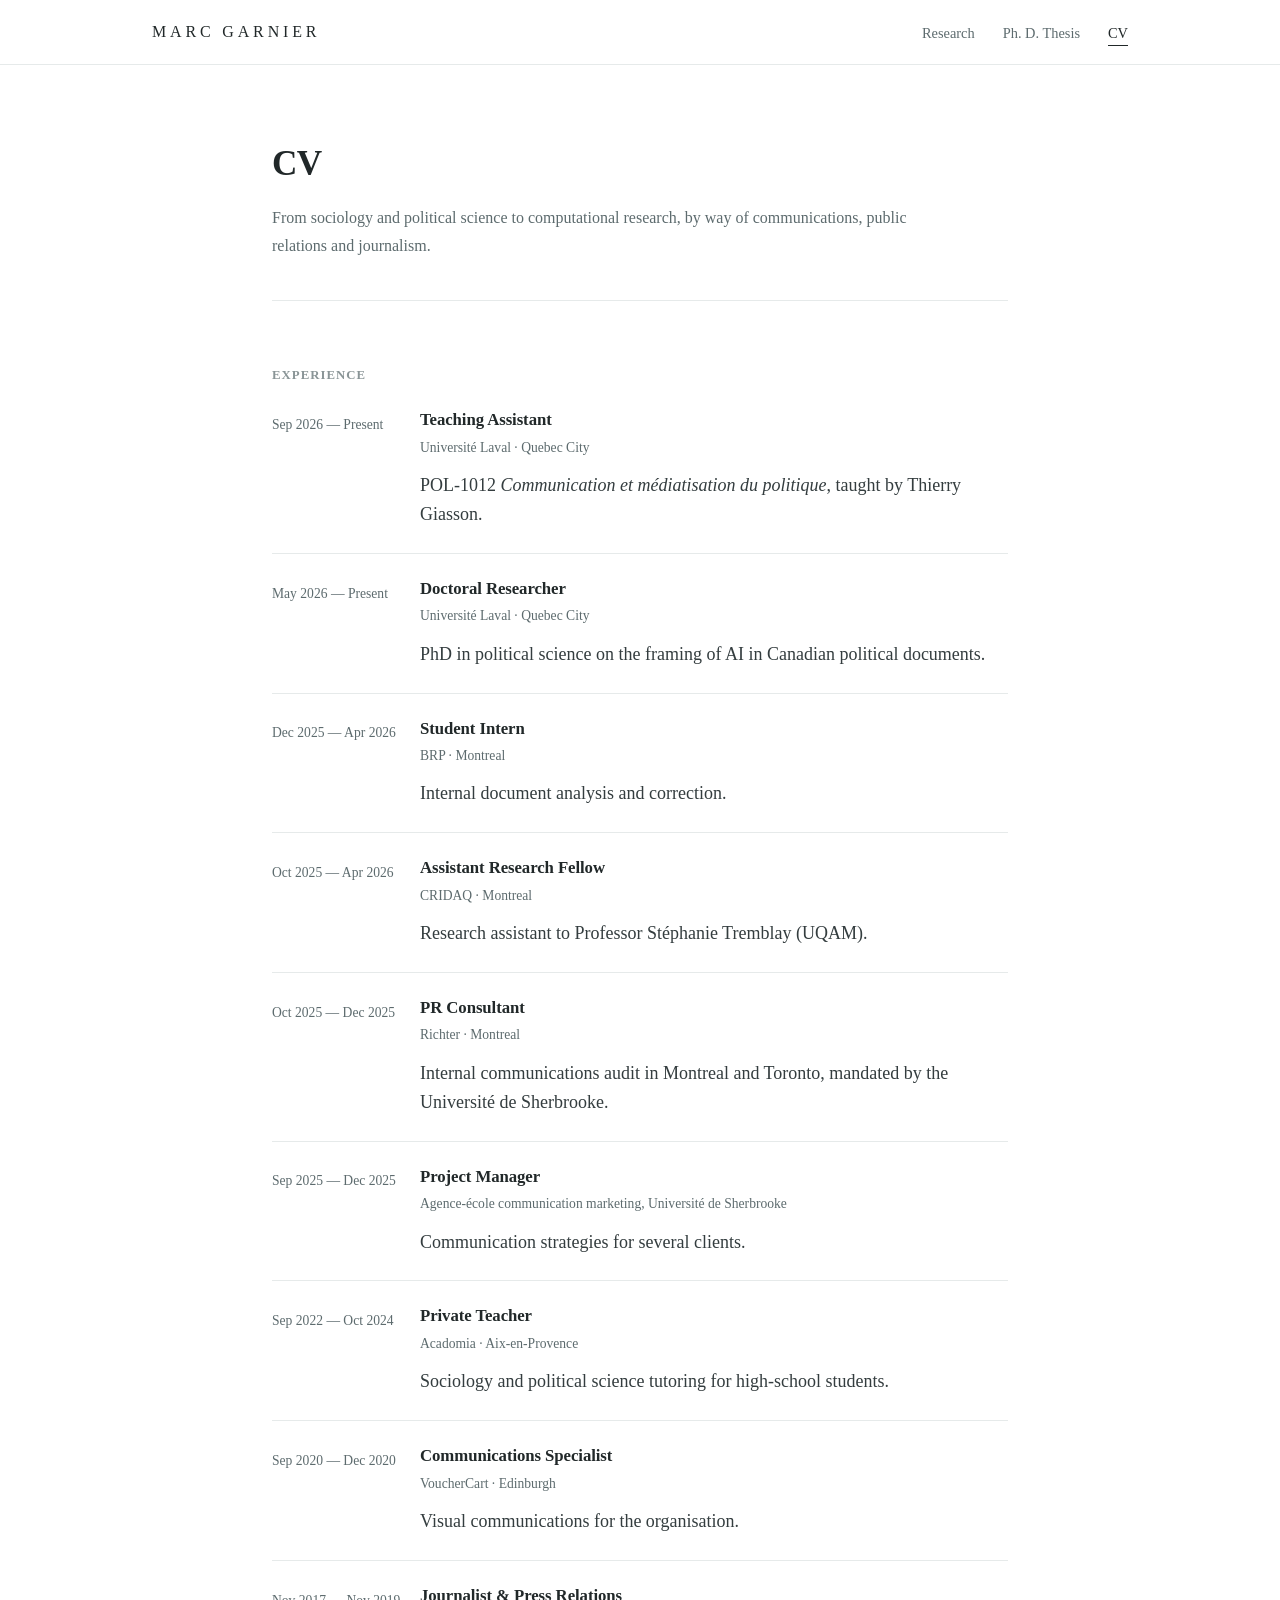
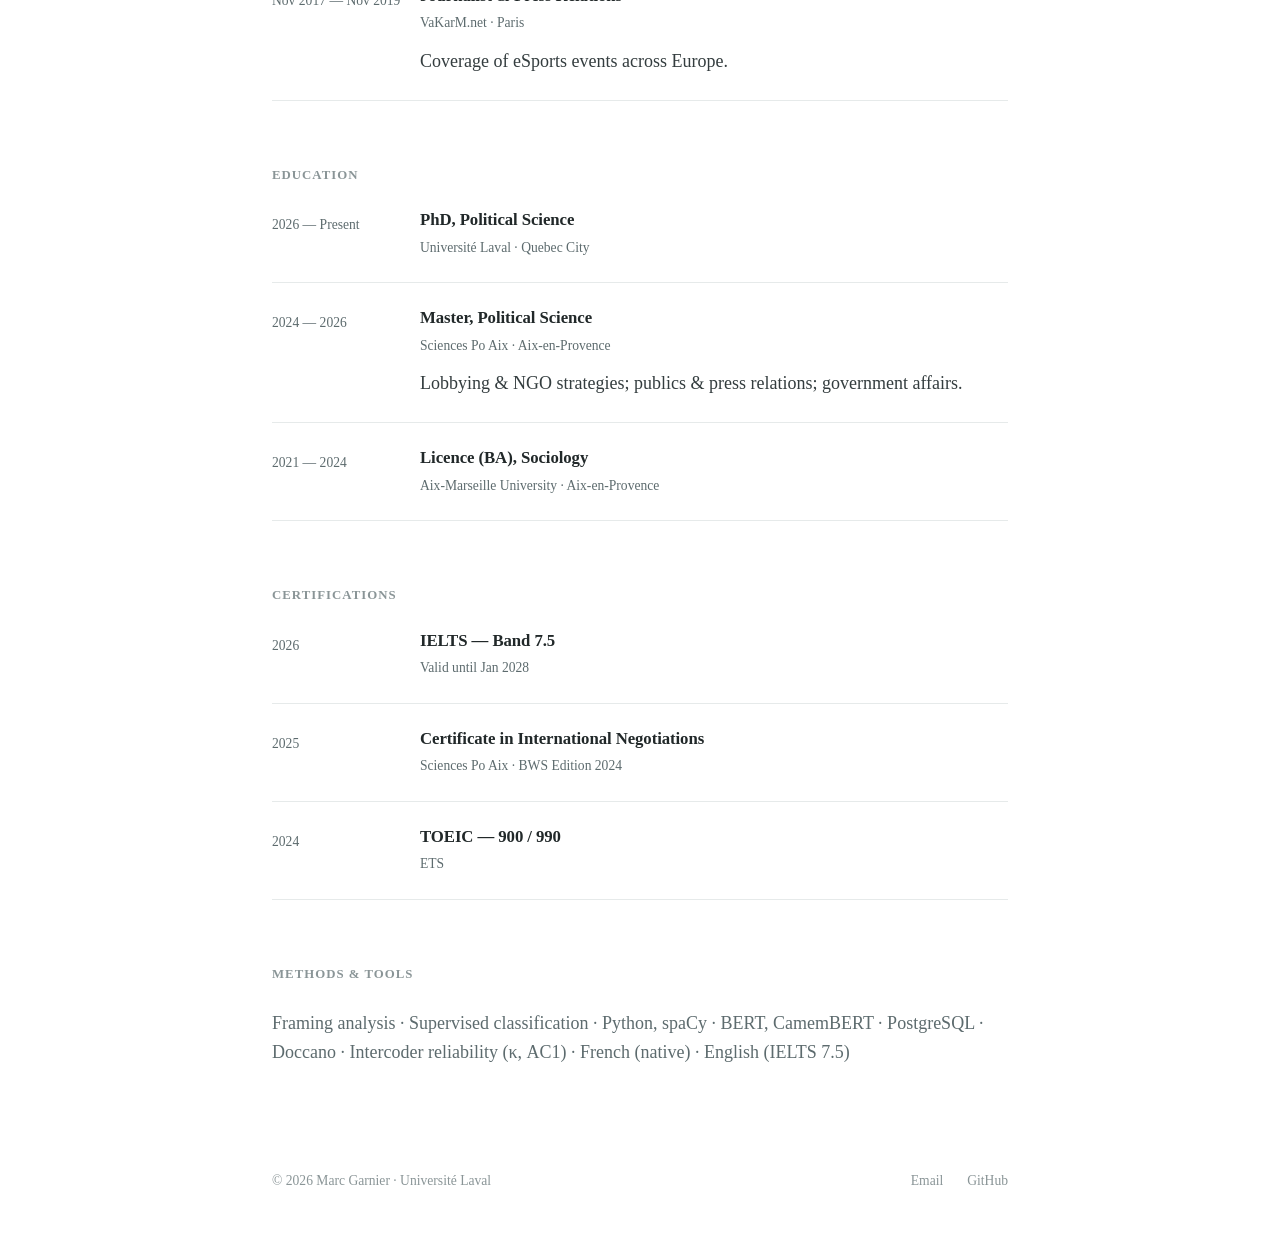
==== cv.html @ 4fc7ab58 "Redesign site: minimal light layout in Times New Roman, detailed Ph. D. thesis page Shorter homepage" ====
<!DOCTYPE html>
<html lang="en">
<head>
  <meta charset="UTF-8">
  <meta name="viewport" content="width=device-width, initial-scale=1.0">
  <title>CV | Marc Garnier</title>
  <meta name="description" content="Curriculum vitae of Marc Garnier, PhD researcher in political science at Université Laval.">
  <link rel="icon" type="image/svg+xml" href="assets/favicon.svg">
  <link rel="stylesheet" href="css/style.css">
</head>
<body>

  <header class="site-header">
    <nav class="nav">
      <a class="brand" href="index.html">Marc Garnier</a>
      <ul class="nav-links">
        <li><a href="index.html">Research</a></li>
        <li><a href="thesis.html">Ph. D. Thesis</a></li>
        <li><a href="cv.html" class="active">CV</a></li>
      </ul>
    </nav>
  </header>

  <main>

    <div class="page-head">
      <h1>CV</h1>
      <p class="intro">
        From sociology and political science to computational research, by way of
        communications, public relations and journalism.
      </p>
    </div>

    <!-- ================= Experience ================= -->
    <h2 class="section-label">Experience</h2>
    <ul class="entries compact">

      <li class="entry">
        <span class="when">Sep 2026 — Present</span>
        <div>
          <h3>Teaching Assistant</h3>
          <p class="meta">Université Laval · Quebec City</p>
          <p class="desc">POL-1012 <em>Communication et médiatisation du politique</em>, taught by Thierry Giasson.</p>
        </div>
      </li>

      <li class="entry">
        <span class="when">May 2026 — Present</span>
        <div>
          <h3>Doctoral Researcher</h3>
          <p class="meta">Université Laval · Quebec City</p>
          <p class="desc">PhD in political science on the framing of AI in Canadian political documents.</p>
        </div>
      </li>

      <li class="entry">
        <span class="when">Dec 2025 — Apr 2026</span>
        <div>
          <h3>Student Intern</h3>
          <p class="meta">BRP · Montreal</p>
          <p class="desc">Internal document analysis and correction.</p>
        </div>
      </li>

      <li class="entry">
        <span class="when">Oct 2025 — Apr 2026</span>
        <div>
          <h3>Assistant Research Fellow</h3>
          <p class="meta">CRIDAQ · Montreal</p>
          <p class="desc">Research assistant to Professor Stéphanie Tremblay (UQAM).</p>
        </div>
      </li>

      <li class="entry">
        <span class="when">Oct 2025 — Dec 2025</span>
        <div>
          <h3>PR Consultant</h3>
          <p class="meta">Richter · Montreal</p>
          <p class="desc">Internal communications audit in Montreal and Toronto, mandated by the Université de Sherbrooke.</p>
        </div>
      </li>

      <li class="entry">
        <span class="when">Sep 2025 — Dec 2025</span>
        <div>
          <h3>Project Manager</h3>
          <p class="meta">Agence-école communication marketing, Université de Sherbrooke</p>
          <p class="desc">Communication strategies for several clients.</p>
        </div>
      </li>

      <li class="entry">
        <span class="when">Sep 2022 — Oct 2024</span>
        <div>
          <h3>Private Teacher</h3>
          <p class="meta">Acadomia · Aix-en-Provence</p>
          <p class="desc">Sociology and political science tutoring for high-school students.</p>
        </div>
      </li>

      <li class="entry">
        <span class="when">Sep 2020 — Dec 2020</span>
        <div>
          <h3>Communications Specialist</h3>
          <p class="meta">VoucherCart · Edinburgh</p>
          <p class="desc">Visual communications for the organisation.</p>
        </div>
      </li>

      <li class="entry">
        <span class="when">Nov 2017 — Nov 2019</span>
        <div>
          <h3>Journalist &amp; Press Relations</h3>
          <p class="meta">VaKarM.net · Paris</p>
          <p class="desc">Coverage of eSports events across Europe.</p>
        </div>
      </li>

    </ul>

    <!-- ================= Education ================= -->
    <h2 class="section-label">Education</h2>
    <ul class="entries compact">

      <li class="entry">
        <span class="when">2026 — Present</span>
        <div>
          <h3>PhD, Political Science</h3>
          <p class="meta">Université Laval · Quebec City</p>
        </div>
      </li>

      <li class="entry">
        <span class="when">2024 — 2026</span>
        <div>
          <h3>Master, Political Science</h3>
          <p class="meta">Sciences Po Aix · Aix-en-Provence</p>
          <p class="desc">Lobbying &amp; NGO strategies; publics &amp; press relations; government affairs.</p>
        </div>
      </li>

      <li class="entry">
        <span class="when">2021 — 2024</span>
        <div>
          <h3>Licence (BA), Sociology</h3>
          <p class="meta">Aix-Marseille University · Aix-en-Provence</p>
        </div>
      </li>

    </ul>

    <!-- ================= Certifications ================= -->
    <h2 class="section-label">Certifications</h2>
    <ul class="entries compact">

      <li class="entry">
        <span class="when">2026</span>
        <div>
          <h3>IELTS — Band 7.5</h3>
          <p class="meta">Valid until Jan 2028</p>
        </div>
      </li>

      <li class="entry">
        <span class="when">2025</span>
        <div>
          <h3>Certificate in International Negotiations</h3>
          <p class="meta">Sciences Po Aix · BWS Edition 2024</p>
        </div>
      </li>

      <li class="entry">
        <span class="when">2024</span>
        <div>
          <h3>TOEIC — 900 / 990</h3>
          <p class="meta">ETS</p>
        </div>
      </li>

    </ul>

    <!-- ================= Methods & tools ================= -->
    <h2 class="section-label">Methods &amp; tools</h2>
    <p class="plain">
      Framing analysis · Supervised classification · Python, spaCy · BERT, CamemBERT ·
      PostgreSQL · Doccano · Intercoder reliability (κ, AC1) · French (native) · English (IELTS 7.5)
    </p>

  </main>

  <footer class="site-footer">
    <p>© <span data-year>2026</span> Marc Garnier · Université Laval</p>
    <ul>
      <li><a href="mailto:garniermarc.pro@gmail.com">Email</a></li>
      <li><a href="https://github.com/marcgarnier" target="_blank" rel="noopener">GitHub</a></li>
    </ul>
  </footer>

  <script src="js/main.js"></script>
</body>
</html>
---- css/style.css ----
/* ==========================================================================
   Marc Garnier — personal academic site
   Minimal light layout: white page, Times New Roman throughout, hairline dividers,
   entries laid out as "date on the left, text on the right".
   ========================================================================== */

:root {
  --bg: #ffffff;
  --text: #212829;
  --text-muted: #5d6b6e;
  --text-faint: #8a9597;
  --text-body: #343d3f;
  --rule: #e6eaea;

  --serif: "Times New Roman", Times, serif;

  --page: 1040px;   /* header width */
  --column: 800px;  /* content width */
  --aside: 148px;   /* date column */
}

* { margin: 0; padding: 0; box-sizing: border-box; }

html { -webkit-text-size-adjust: 100%; }

body {
  background: var(--bg);
  color: var(--text);
  font-family: var(--serif);
  font-size: 18px;
  line-height: 1.6;
  -webkit-font-smoothing: antialiased;
}

a { color: inherit; text-decoration: none; }

/* --------------------------------------------------------------------------
   Header
   -------------------------------------------------------------------------- */

.site-header { border-bottom: 1px solid var(--rule); }

.nav {
  max-width: var(--page);
  margin: 0 auto;
  padding: 0 2rem;
  height: 64px;
  display: flex;
  align-items: center;
  justify-content: space-between;
}

.brand {
  font-family: var(--serif);
  font-size: 1rem;
  letter-spacing: 0.24em;
  text-transform: uppercase;
}

.nav-links { list-style: none; display: flex; gap: 1.75rem; }

.nav-links a {
  font-family: var(--serif);
  font-size: 0.9rem;
  color: var(--text-muted);
  padding-bottom: 4px;
  border-bottom: 1px solid transparent;
  transition: color 0.15s ease;
}

.nav-links a:hover { color: var(--text); }
.nav-links a.active { color: var(--text); border-bottom-color: currentColor; }

/* --------------------------------------------------------------------------
   Page
   -------------------------------------------------------------------------- */

main {
  max-width: var(--column);
  margin: 0 auto;
  padding: 5rem 2rem 4rem;
}

.page-head { padding-bottom: 2.5rem; border-bottom: 1px solid var(--rule); }

h1 {
  font-size: 2.2rem;
  font-weight: 700;
  letter-spacing: -0.02em;
  line-height: 1.1;
}

.intro {
  margin-top: 1.25rem;
  max-width: 40rem;
  color: var(--text-muted);
  font-size: 1rem;
  line-height: 1.75;
}

.intro + .intro { margin-top: 0.9rem; }

h2.section-label {
  margin-top: 4rem;
  font-size: 0.8rem;
  font-weight: 600;
  letter-spacing: 0.08em;
  text-transform: uppercase;
  color: var(--text-faint);
}

/* --------------------------------------------------------------------------
   Entries: date on the left, content on the right
   -------------------------------------------------------------------------- */

.entries { list-style: none; }

.entry {
  display: grid;
  grid-template-columns: var(--aside) 1fr;
  column-gap: 0;
  padding: 2.5rem 0;
  border-bottom: 1px solid var(--rule);
}

.entries.compact .entry { padding: 1.5rem 0; }

.entry .when {
  font-size: 0.85rem;
  color: var(--text-muted);
  padding-top: 0.3rem;
}

.entry h3 {
  font-size: 1.35rem;
  font-weight: 700;
  line-height: 1.3;
  letter-spacing: -0.005em;
}

.entries.compact .entry h3 { font-size: 1.05rem; }

.entry .meta {
  margin-top: 0.35rem;
  font-size: 0.85rem;
  color: var(--text-muted);
}

.entry p.desc {
  margin-top: 0.8rem;
  color: var(--text-body);
}

.entry p.desc + p.desc { margin-top: 0.7rem; }

.entry .source {
  margin-top: 0.6rem;
  font-size: 0.85rem;
  color: var(--text-faint);
}

.links { display: flex; flex-wrap: wrap; gap: 1.75rem; margin-top: 1.25rem; }

.links a {
  font-size: 0.85rem;
  font-weight: 600;
  padding-bottom: 3px;
  border-bottom: 1px solid var(--rule);
  transition: border-color 0.15s ease;
}

.links a:hover { border-bottom-color: var(--text); }

/* --------------------------------------------------------------------------
   Long-form page (thesis)
   -------------------------------------------------------------------------- */

.eyebrow {
  margin-bottom: 1rem;
  font-size: 0.8rem;
  letter-spacing: 0.08em;
  text-transform: uppercase;
  color: var(--text-faint);
}

.subtitle {
  margin-top: 0.8rem;
  font-size: 1.25rem;
  font-style: italic;
  color: var(--text-muted);
}

.byline { margin-top: 1rem; font-size: 0.9rem; color: var(--text-muted); }

.toc {
  margin-top: 2rem;
  padding-left: 1.4rem;
  columns: 2;
  column-gap: 2.5rem;
  font-size: 0.95rem;
  color: var(--text-faint);
}

.toc li { break-inside: avoid; padding: 0.15rem 0; }
.toc li.unnumbered { list-style: none; }
.toc a { color: var(--text-muted); }
.toc a:hover { color: var(--text); text-decoration: underline; }

.prose section { scroll-margin-top: 1.5rem; }

.prose h2.section-title {
  margin-top: 4.5rem;
  font-size: 1.6rem;
  font-weight: 700;
  line-height: 1.25;
}

.prose h2.section-title .num {
  display: inline-block;
  min-width: 1.8rem;
  color: var(--text-faint);
  font-weight: 400;
}

.prose h3.sub { margin-top: 2.25rem; font-size: 1.2rem; font-weight: 700; }

.prose section > p { margin-top: 1rem; color: var(--text-body); }

.prose section > .entries { margin-top: 1.5rem; border-top: 1px solid var(--rule); }
.prose section > .entries + p { margin-top: 1.5rem; }

blockquote.question {
  margin: 1.75rem 0;
  padding-left: 1.25rem;
  border-left: 2px solid var(--text);
  font-size: 1.3rem;
  font-style: italic;
  line-height: 1.45;
}

.refs { list-style: none; margin-top: 1.5rem; font-size: 0.9rem; color: var(--text-muted); }
.refs li { padding-left: 1.5rem; text-indent: -1.5rem; margin-top: 0.6rem; }
.refs a { border-bottom: 1px solid var(--rule); overflow-wrap: anywhere; }
.refs a:hover { border-bottom-color: var(--text); }

/* plain list of skills / tools */
.plain {
  margin-top: 1.5rem;
  color: var(--text-muted);
}

/* --------------------------------------------------------------------------
   Footer
   -------------------------------------------------------------------------- */

.site-footer {
  max-width: var(--column);
  margin: 0 auto;
  padding: 2.5rem 2rem 4rem;
  display: flex;
  flex-wrap: wrap;
  justify-content: space-between;
  gap: 1rem;
  font-size: 0.85rem;
  color: var(--text-faint);
}

.site-footer ul { list-style: none; display: flex; gap: 1.5rem; }
.site-footer a:hover { color: var(--text); }

/* --------------------------------------------------------------------------
   Small screens
   -------------------------------------------------------------------------- */

@media (max-width: 640px) {
  .nav { padding: 0 1rem; }
  .nav-links { gap: 1.1rem; }
  .brand { letter-spacing: 0.16em; font-size: 0.9rem; }
  main { padding: 3rem 1rem 3rem; }
  h1 { font-size: 1.8rem; }
  .toc { columns: 1; }
  .entry { grid-template-columns: 1fr; }
  .entry .when { padding-top: 0; margin-bottom: 0.4rem; }
  .entry h3 { font-size: 1.2rem; }
  .site-footer { padding: 2rem 1rem 3rem; }
}
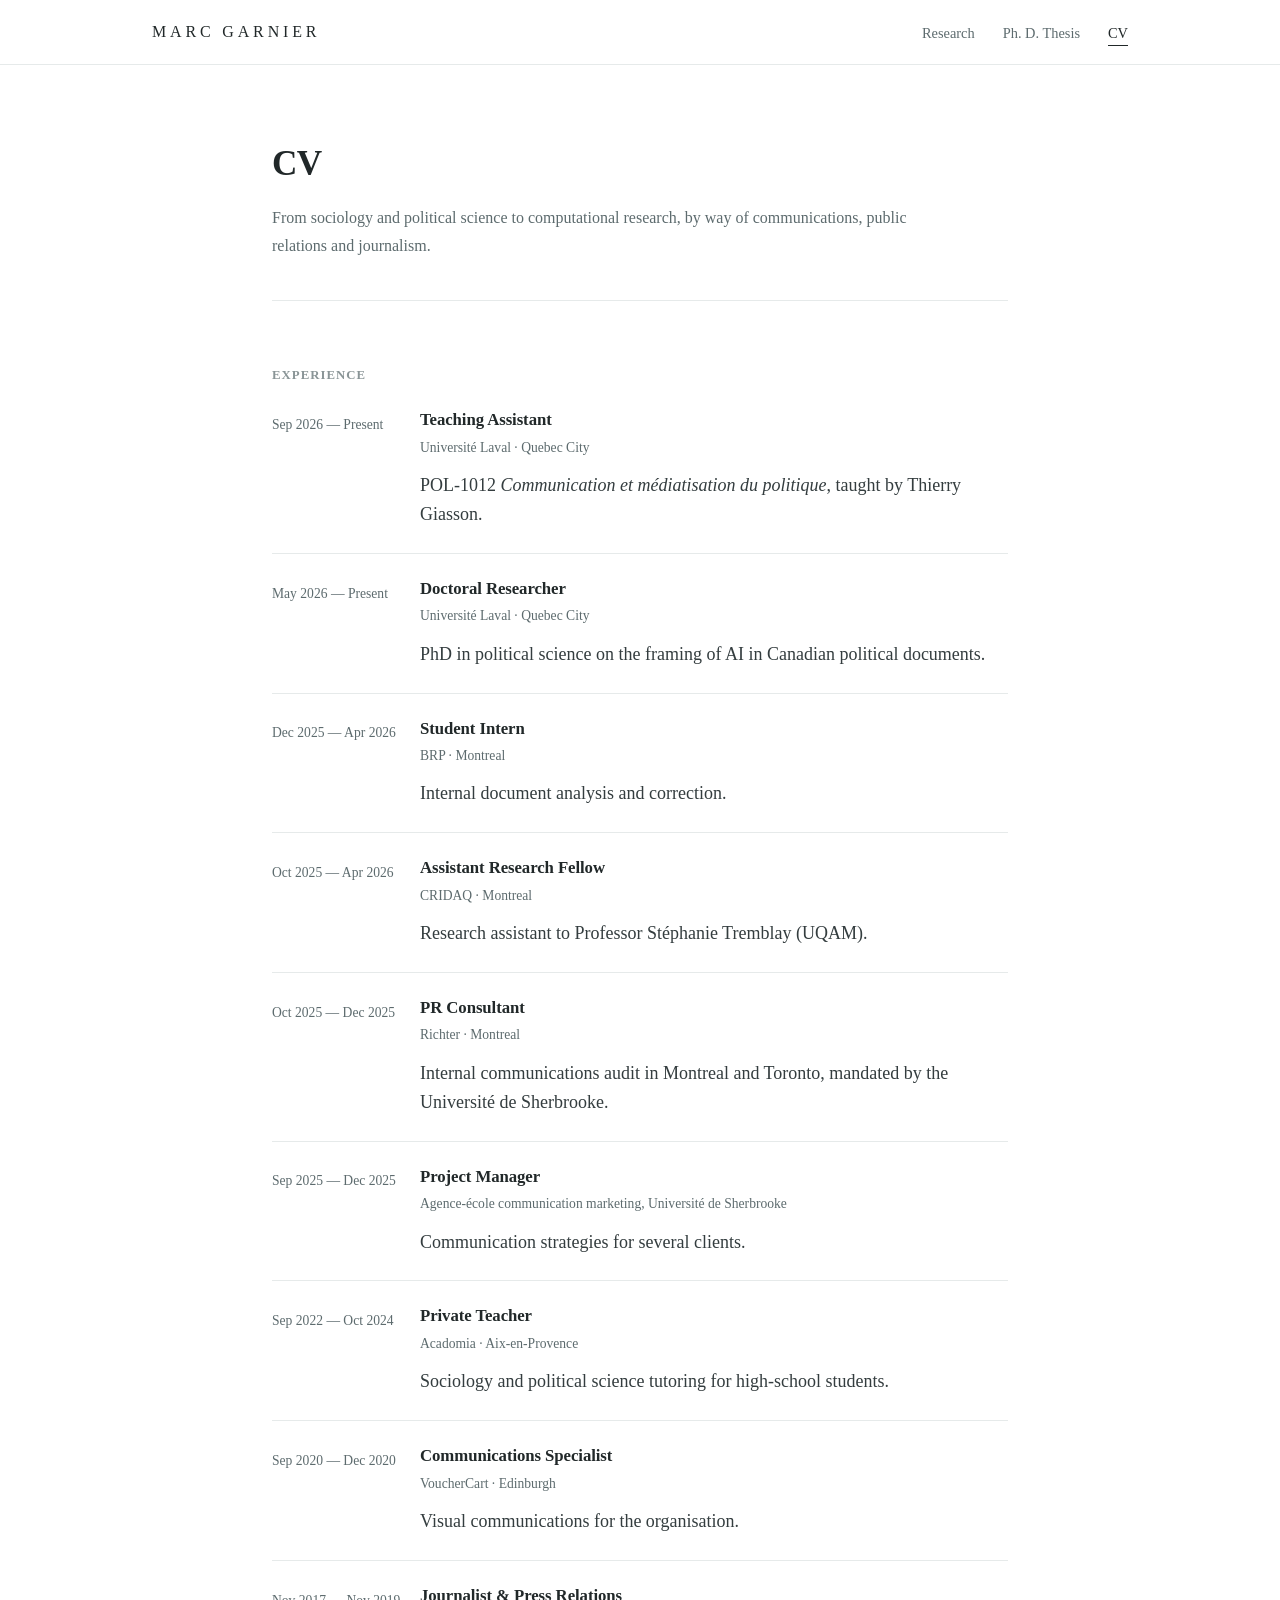
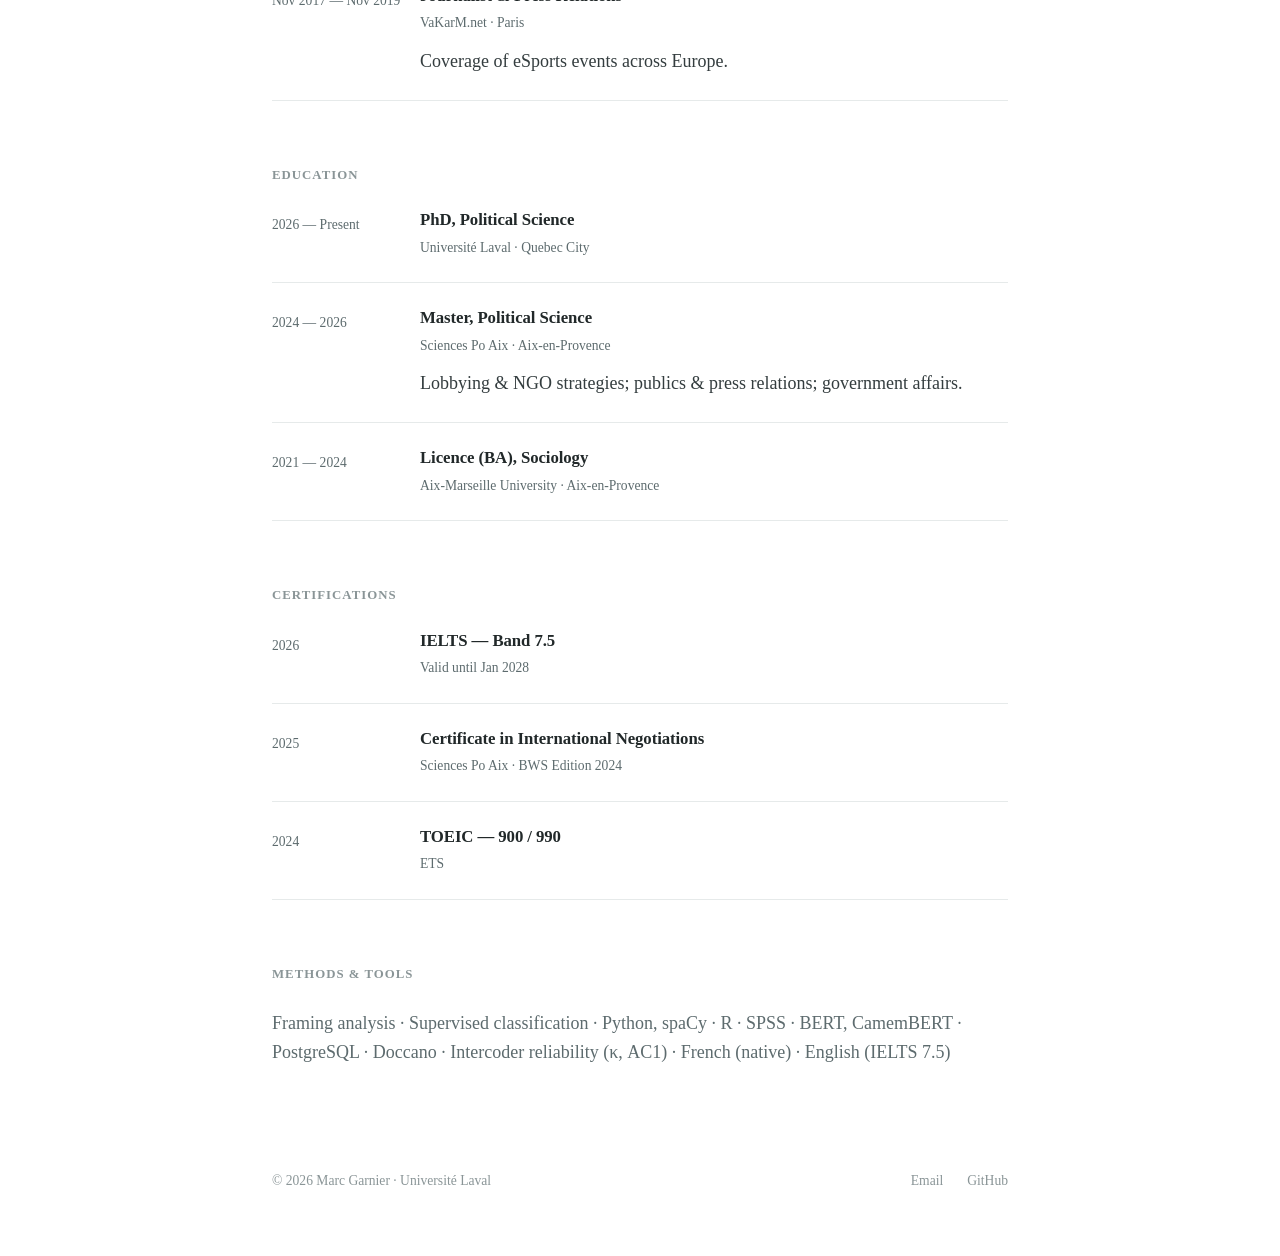
==== commit a247391e: "Add R and SPSS to CV methods & tools Co-Authored-By: Claude Opus 5.5 <noreply@anthropic.com>" ====
--- a/cv.html
+++ b/cv.html
@@ -182,7 +182,7 @@
     <!-- ================= Methods & tools ================= -->
     <h2 class="section-label">Methods &amp; tools</h2>
     <p class="plain">
-      Framing analysis · Supervised classification · Python, spaCy · BERT, CamemBERT ·
+      Framing analysis · Supervised classification · Python, spaCy · R · SPSS · BERT, CamemBERT ·
       PostgreSQL · Doccano · Intercoder reliability (κ, AC1) · French (native) · English (IELTS 7.5)
     </p>
 
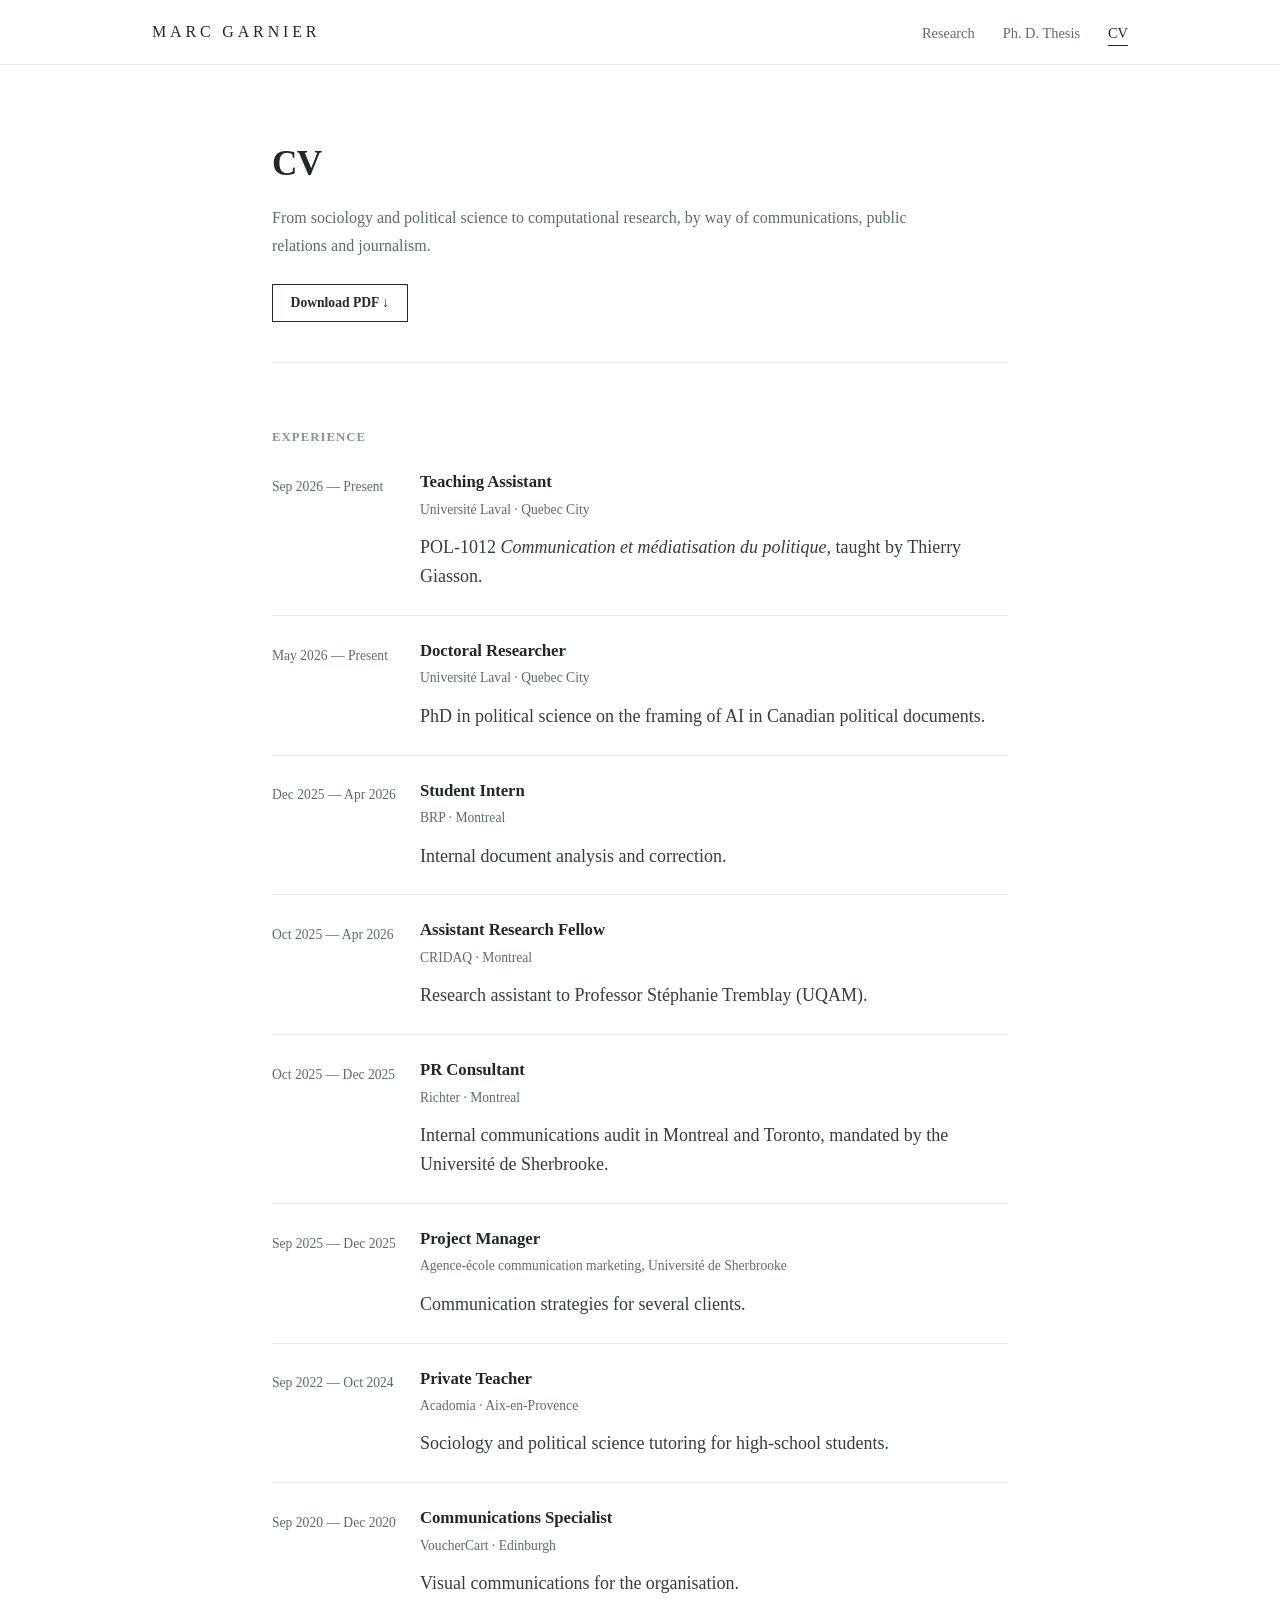
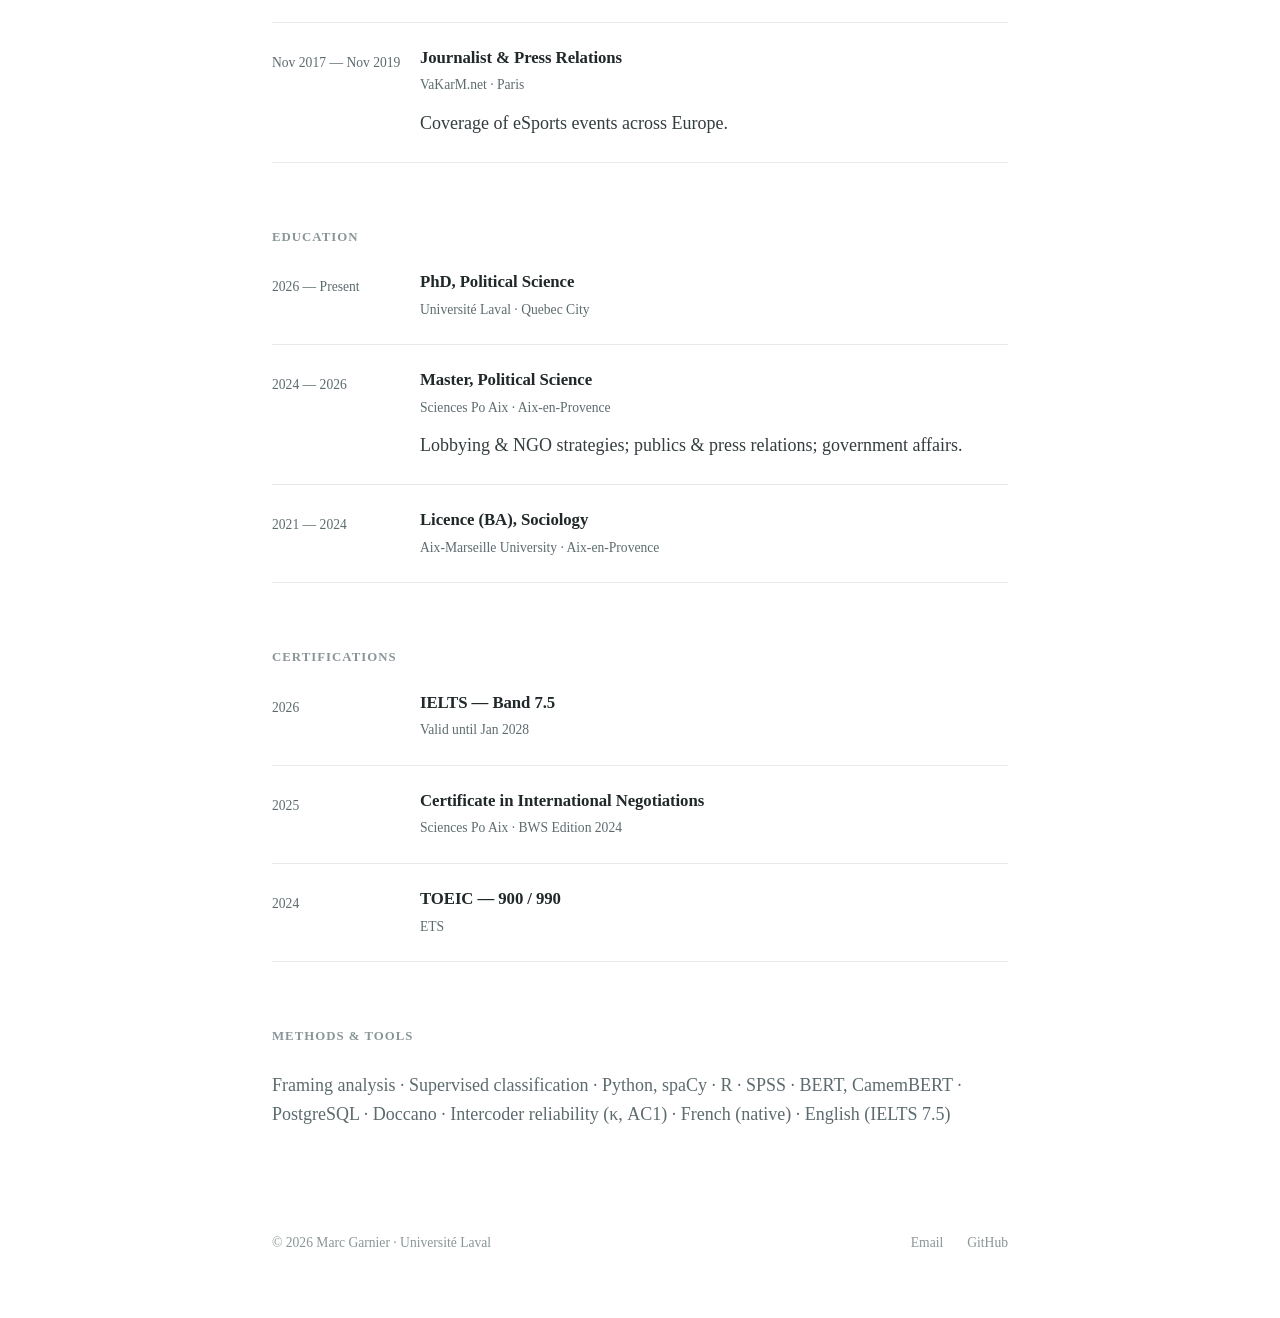
==== commit 262d1a2b: "Add downloadable PDF version of the CV Download button on cv.html, print styles used to generate ass" ====
--- a/cv.html
+++ b/cv.html
@@ -24,11 +24,18 @@
   <main>
 
     <div class="page-head">
-      <h1>CV</h1>
+      <!-- header shown only in the PDF (print) version -->
+      <div class="print-only print-head">
+        <h1>Marc Garnier</h1>
+        <p class="meta">PhD researcher in political science · Université Laval</p>
+        <p class="meta">garniermarc.pro@gmail.com · marcgarnier.github.io · github.com/marcgarnier</p>
+      </div>
+      <h1 class="screen-only">CV</h1>
       <p class="intro">
         From sociology and political science to computational research, by way of
         communications, public relations and journalism.
       </p>
+      <a class="button screen-only" href="assets/marc-garnier-cv.pdf" target="_blank" rel="noopener">Download PDF ↓</a>
     </div>
 
     <!-- ================= Experience ================= -->
--- a/css/style.css
+++ b/css/style.css
@@ -242,6 +242,19 @@
 .refs li { padding-left: 1.5rem; text-indent: -1.5rem; margin-top: 0.6rem; }
 .refs a { border-bottom: 1px solid var(--rule); overflow-wrap: anywhere; }
 .refs a:hover { border-bottom-color: var(--text); }
+
+/* outlined button (CV PDF download) */
+.button {
+  display: inline-block;
+  margin-top: 1.5rem;
+  padding: 0.45rem 1.1rem;
+  border: 1px solid var(--text);
+  font-size: 0.85rem;
+  font-weight: 600;
+  transition: background 0.15s ease, color 0.15s ease;
+}
+
+.button:hover { background: var(--text); color: var(--bg); }
 
 /* plain list of skills / tools */
 .plain {
@@ -284,3 +297,30 @@
   .entry h3 { font-size: 1.2rem; }
   .site-footer { padding: 2rem 1rem 3rem; }
 }
+
+/* --------------------------------------------------------------------------
+   Print (used to generate assets/marc-garnier-cv.pdf)
+   -------------------------------------------------------------------------- */
+
+.print-only { display: none; }
+
+@media print {
+  @page { size: letter; margin: 1.5cm 1.8cm; }
+
+  body { font-size: 10.5pt; line-height: 1.4; }
+  .site-header, .site-footer, .screen-only { display: none; }
+  .print-only { display: block; }
+
+  main { max-width: none; padding: 0; }
+  .page-head { padding-bottom: 1rem; }
+  .print-head h1 { font-size: 1.9rem; }
+  .print-head .meta { margin-top: 0.3rem; font-size: 0.9rem; color: var(--text-muted); }
+  .intro { margin-top: 0.8rem; font-size: 0.95rem; max-width: none; }
+
+  h2.section-label { margin-top: 1.4rem; break-after: avoid; }
+  .entries.compact .entry { padding: 0.55rem 0; break-inside: avoid; }
+  .entries.compact .entry h3 { font-size: 1rem; }
+  .entry .meta { margin-top: 0.1rem; }
+  .entry p.desc { margin-top: 0.2rem; }
+  .plain { margin-top: 0.6rem; }
+}
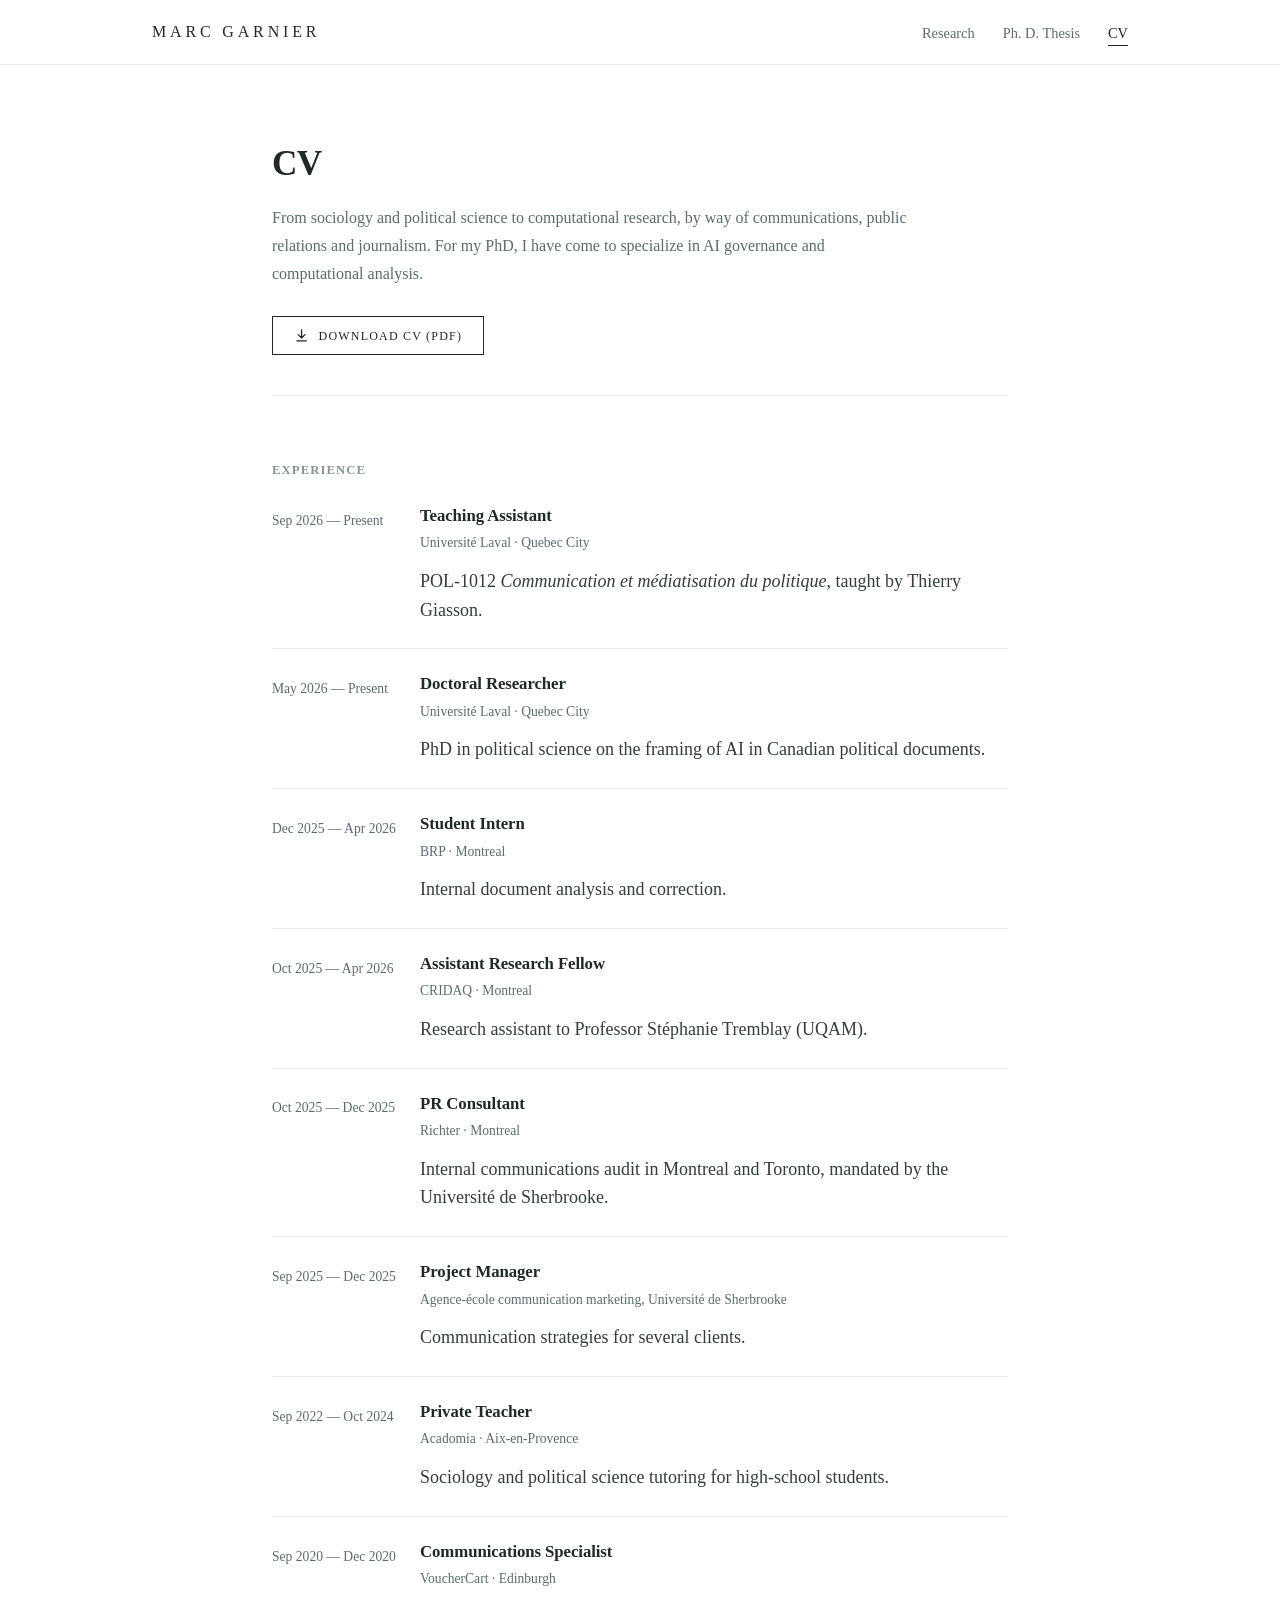
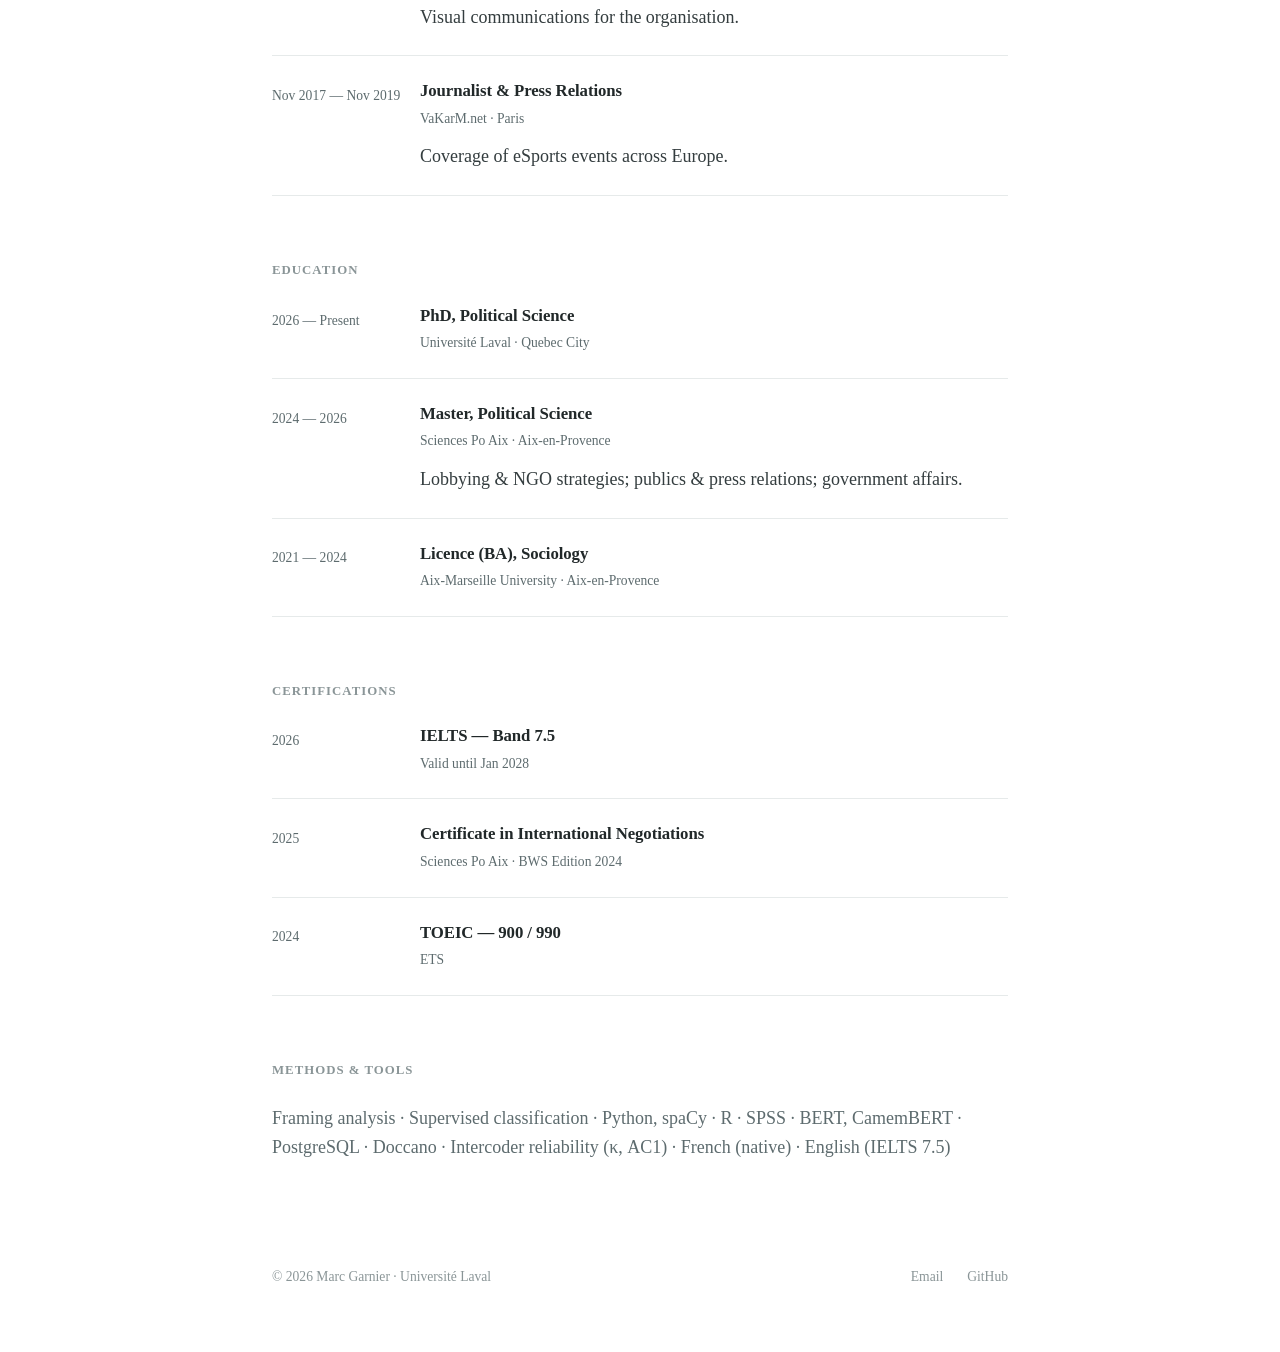
==== commit 17422fc5: "Restyle CV download button, add PhD specialization to CV intro Outlined uppercase button with an SVG" ====
--- a/cv.html
+++ b/cv.html
@@ -6,7 +6,7 @@
   <title>CV | Marc Garnier</title>
   <meta name="description" content="Curriculum vitae of Marc Garnier, PhD researcher in political science at Université Laval.">
   <link rel="icon" type="image/svg+xml" href="assets/favicon.svg">
-  <link rel="stylesheet" href="css/style.css">
+  <link rel="stylesheet" href="css/style.css?v=3">
 </head>
 <body>
 
@@ -24,18 +24,16 @@
   <main>
 
     <div class="page-head">
-      <!-- header shown only in the PDF (print) version -->
-      <div class="print-only print-head">
-        <h1>Marc Garnier</h1>
-        <p class="meta">PhD researcher in political science · Université Laval</p>
-        <p class="meta">garniermarc.pro@gmail.com · marcgarnier.github.io · github.com/marcgarnier</p>
-      </div>
-      <h1 class="screen-only">CV</h1>
+      <h1>CV</h1>
       <p class="intro">
         From sociology and political science to computational research, by way of
-        communications, public relations and journalism.
+        communications, public relations and journalism. For my PhD, I have come to specialize
+        in AI governance and computational analysis.
       </p>
-      <a class="button screen-only" href="assets/marc-garnier-cv.pdf" target="_blank" rel="noopener">Download PDF ↓</a>
+      <a class="button" href="assets/marc-garnier-cv.pdf" target="_blank" rel="noopener">
+        <svg viewBox="0 0 16 16" aria-hidden="true"><path d="M8 2v8.5M4.5 7 8 10.5 11.5 7M3 13.5h10"/></svg>
+        Download CV (PDF)
+      </a>
     </div>
 
     <!-- ================= Experience ================= -->
--- a/css/style.css
+++ b/css/style.css
@@ -245,13 +245,27 @@
 
 /* outlined button (CV PDF download) */
 .button {
-  display: inline-block;
-  margin-top: 1.5rem;
-  padding: 0.45rem 1.1rem;
+  display: inline-flex;
+  align-items: center;
+  gap: 0.6rem;
+  margin-top: 1.75rem;
+  padding: 0.7rem 1.3rem;
   border: 1px solid var(--text);
-  font-size: 0.85rem;
-  font-weight: 600;
+  font-size: 0.75rem;
+  letter-spacing: 0.1em;
+  text-transform: uppercase;
+  line-height: 1;
   transition: background 0.15s ease, color 0.15s ease;
+}
+
+.button svg {
+  width: 0.95rem;
+  height: 0.95rem;
+  fill: none;
+  stroke: currentColor;
+  stroke-width: 1.4;
+  stroke-linecap: round;
+  stroke-linejoin: round;
 }
 
 .button:hover { background: var(--text); color: var(--bg); }
@@ -297,30 +311,3 @@
   .entry h3 { font-size: 1.2rem; }
   .site-footer { padding: 2rem 1rem 3rem; }
 }
-
-/* --------------------------------------------------------------------------
-   Print (used to generate assets/marc-garnier-cv.pdf)
-   -------------------------------------------------------------------------- */
-
-.print-only { display: none; }
-
-@media print {
-  @page { size: letter; margin: 1.5cm 1.8cm; }
-
-  body { font-size: 10.5pt; line-height: 1.4; }
-  .site-header, .site-footer, .screen-only { display: none; }
-  .print-only { display: block; }
-
-  main { max-width: none; padding: 0; }
-  .page-head { padding-bottom: 1rem; }
-  .print-head h1 { font-size: 1.9rem; }
-  .print-head .meta { margin-top: 0.3rem; font-size: 0.9rem; color: var(--text-muted); }
-  .intro { margin-top: 0.8rem; font-size: 0.95rem; max-width: none; }
-
-  h2.section-label { margin-top: 1.4rem; break-after: avoid; }
-  .entries.compact .entry { padding: 0.55rem 0; break-inside: avoid; }
-  .entries.compact .entry h3 { font-size: 1rem; }
-  .entry .meta { margin-top: 0.1rem; }
-  .entry p.desc { margin-top: 0.2rem; }
-  .plain { margin-top: 0.6rem; }
-}
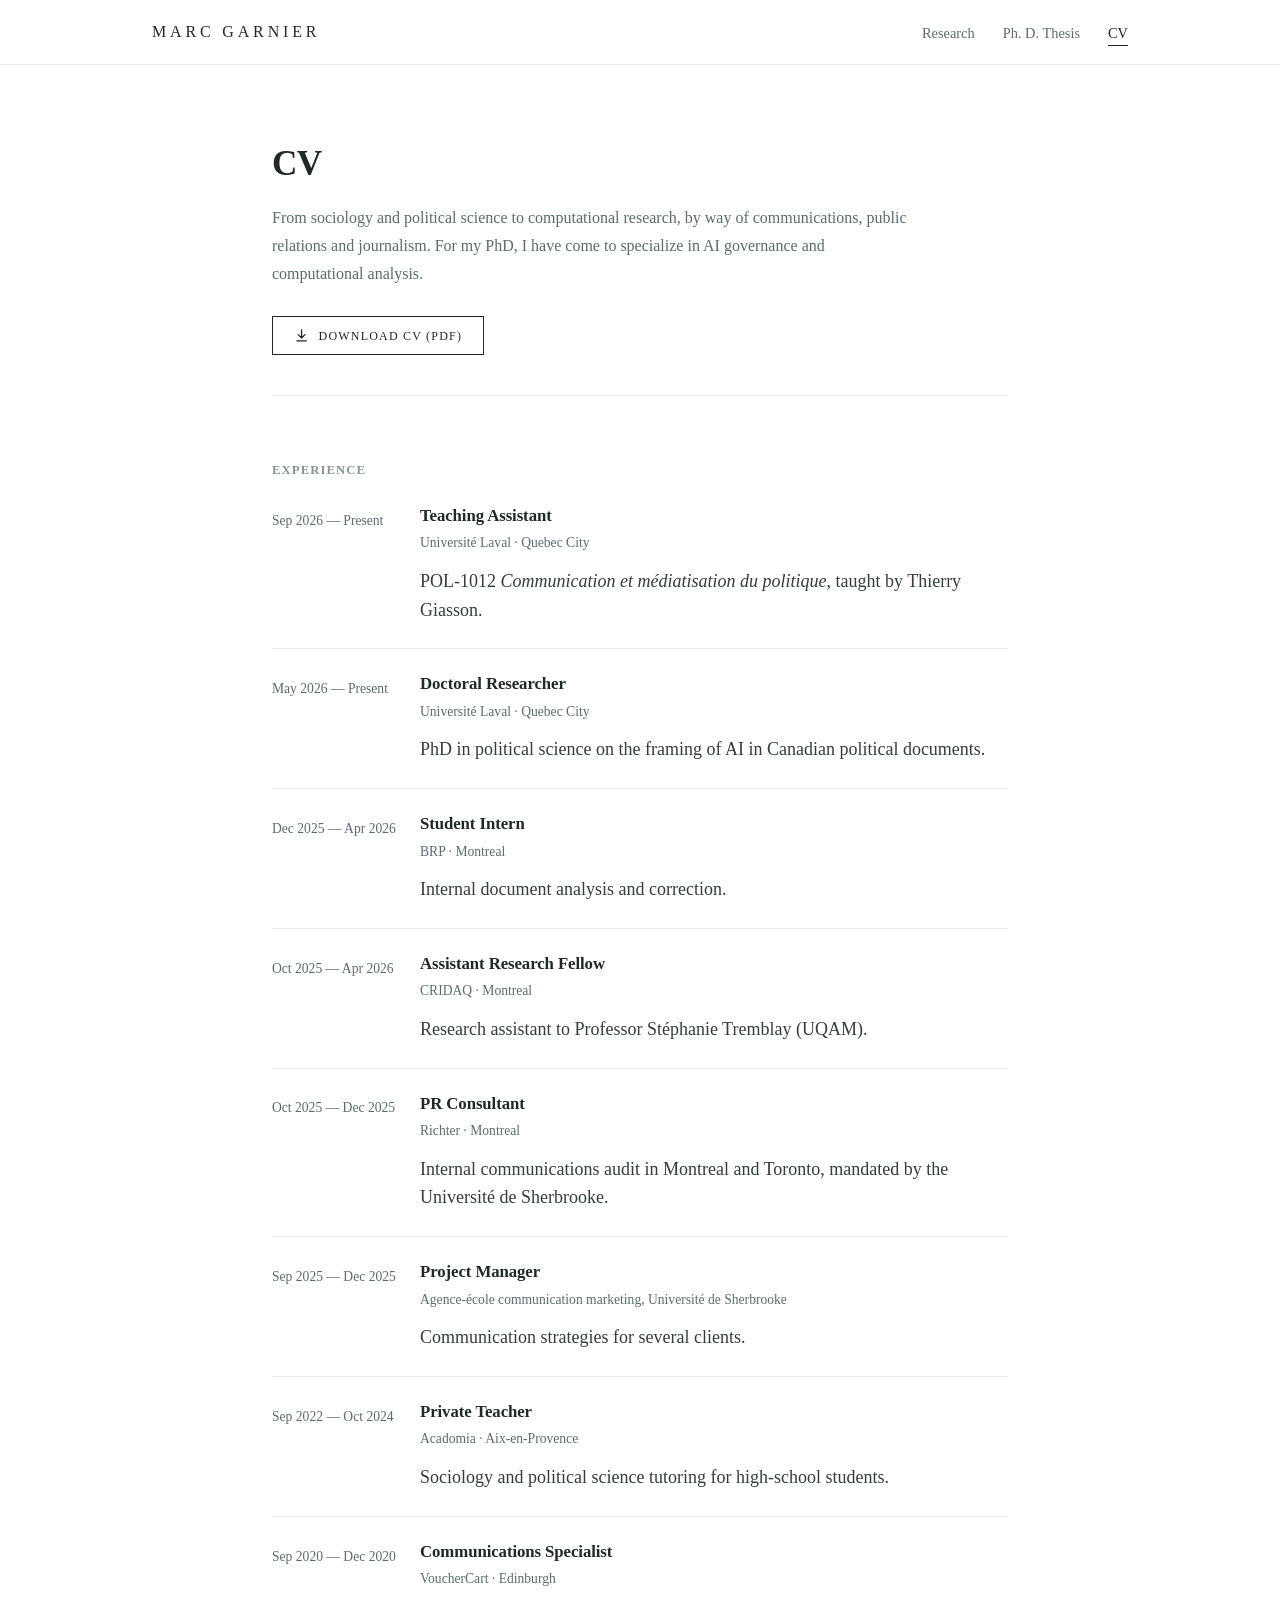
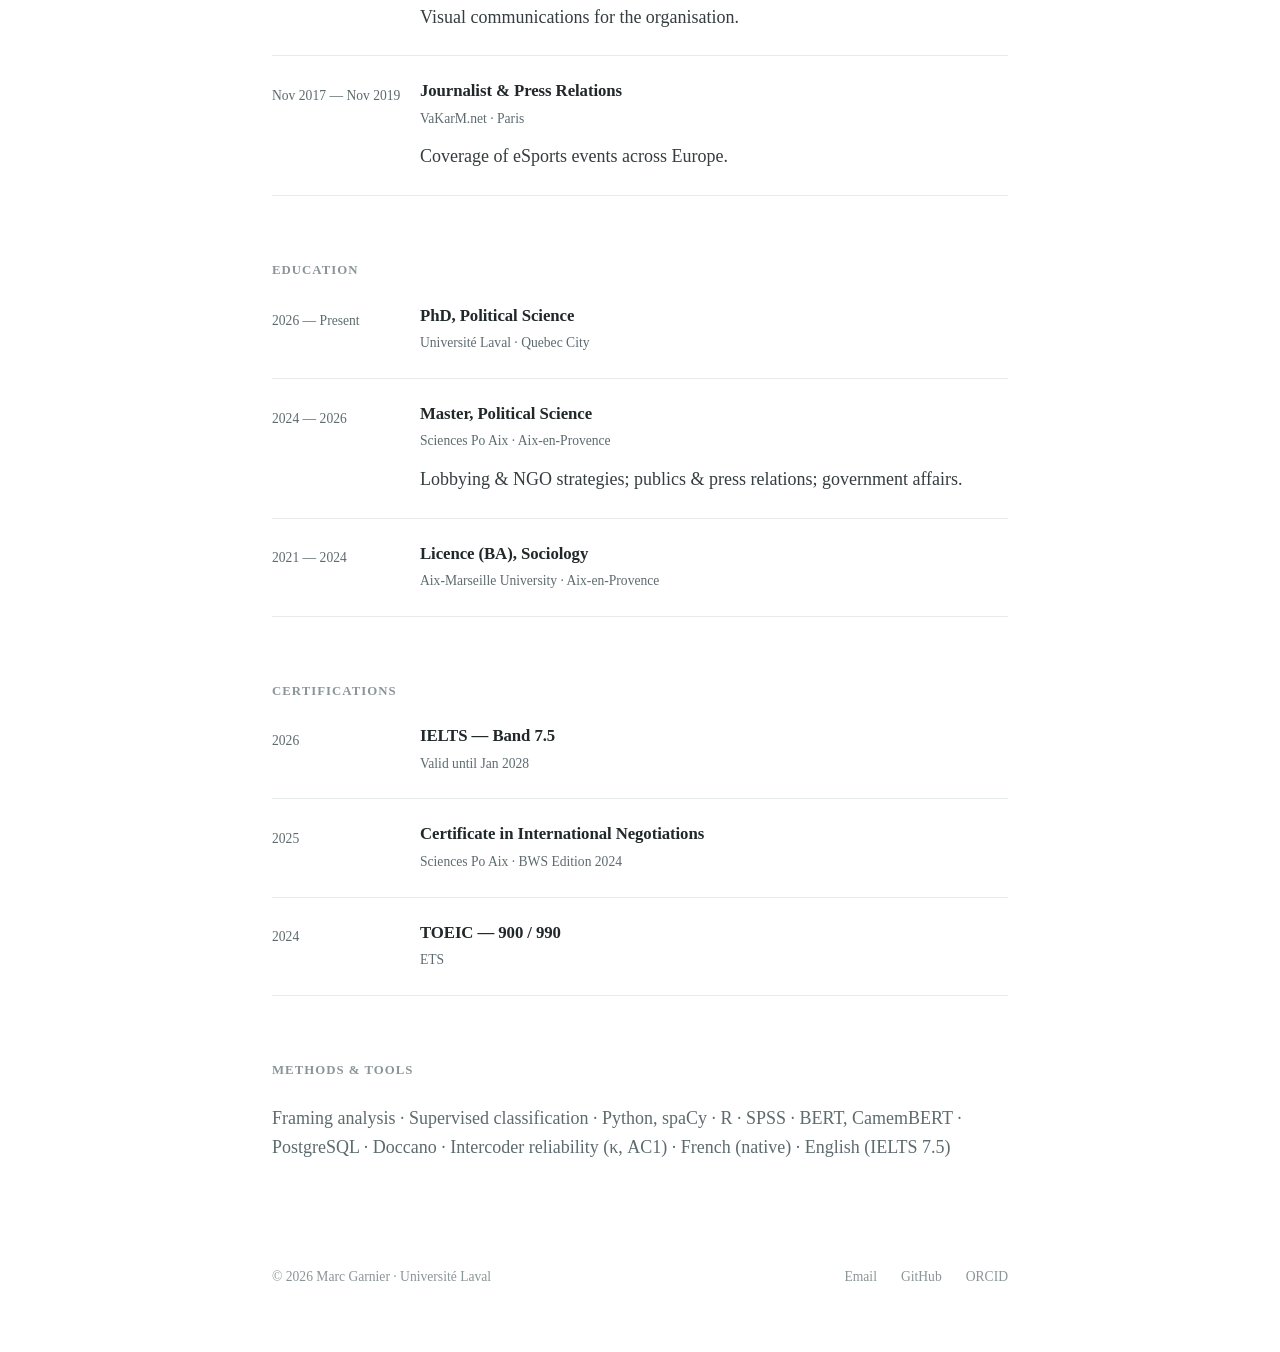
==== commit 5948db37: "Add Open Graph, canonical tags, Person JSON-LD and ORCID links No og:image: Marc asked not to use a " ====
--- a/cv.html
+++ b/cv.html
@@ -5,6 +5,19 @@
   <meta name="viewport" content="width=device-width, initial-scale=1.0">
   <title>CV | Marc Garnier</title>
   <meta name="description" content="Curriculum vitae of Marc Garnier, PhD researcher in political science at Université Laval.">
+  <link rel="canonical" href="https://marcgarnier.github.io/cv.html">
+  <meta name="author" content="Marc Garnier">
+
+  <!-- Link previews (Open Graph / Twitter) -->
+  <meta property="og:type" content="profile">
+  <meta property="og:site_name" content="Marc Garnier">
+  <meta property="og:title" content="CV — Marc Garnier">
+  <meta property="og:description" content="Curriculum vitae of Marc Garnier, PhD researcher in political science at Université Laval.">
+  <meta property="og:url" content="https://marcgarnier.github.io/cv.html">
+  <meta property="og:locale" content="en_CA">
+  <meta property="profile:first_name" content="Marc">
+  <meta property="profile:last_name" content="Garnier">
+  <meta name="twitter:card" content="summary">
   <link rel="icon" type="image/svg+xml" href="assets/favicon.svg">
   <link rel="stylesheet" href="css/style.css?v=3">
 </head>
@@ -198,6 +211,7 @@
     <ul>
       <li><a href="mailto:garniermarc.pro@gmail.com">Email</a></li>
       <li><a href="https://github.com/marcgarnier" target="_blank" rel="noopener">GitHub</a></li>
+      <li><a href="https://orcid.org/0009-0008-8452-5563" target="_blank" rel="noopener">ORCID</a></li>
     </ul>
   </footer>
 
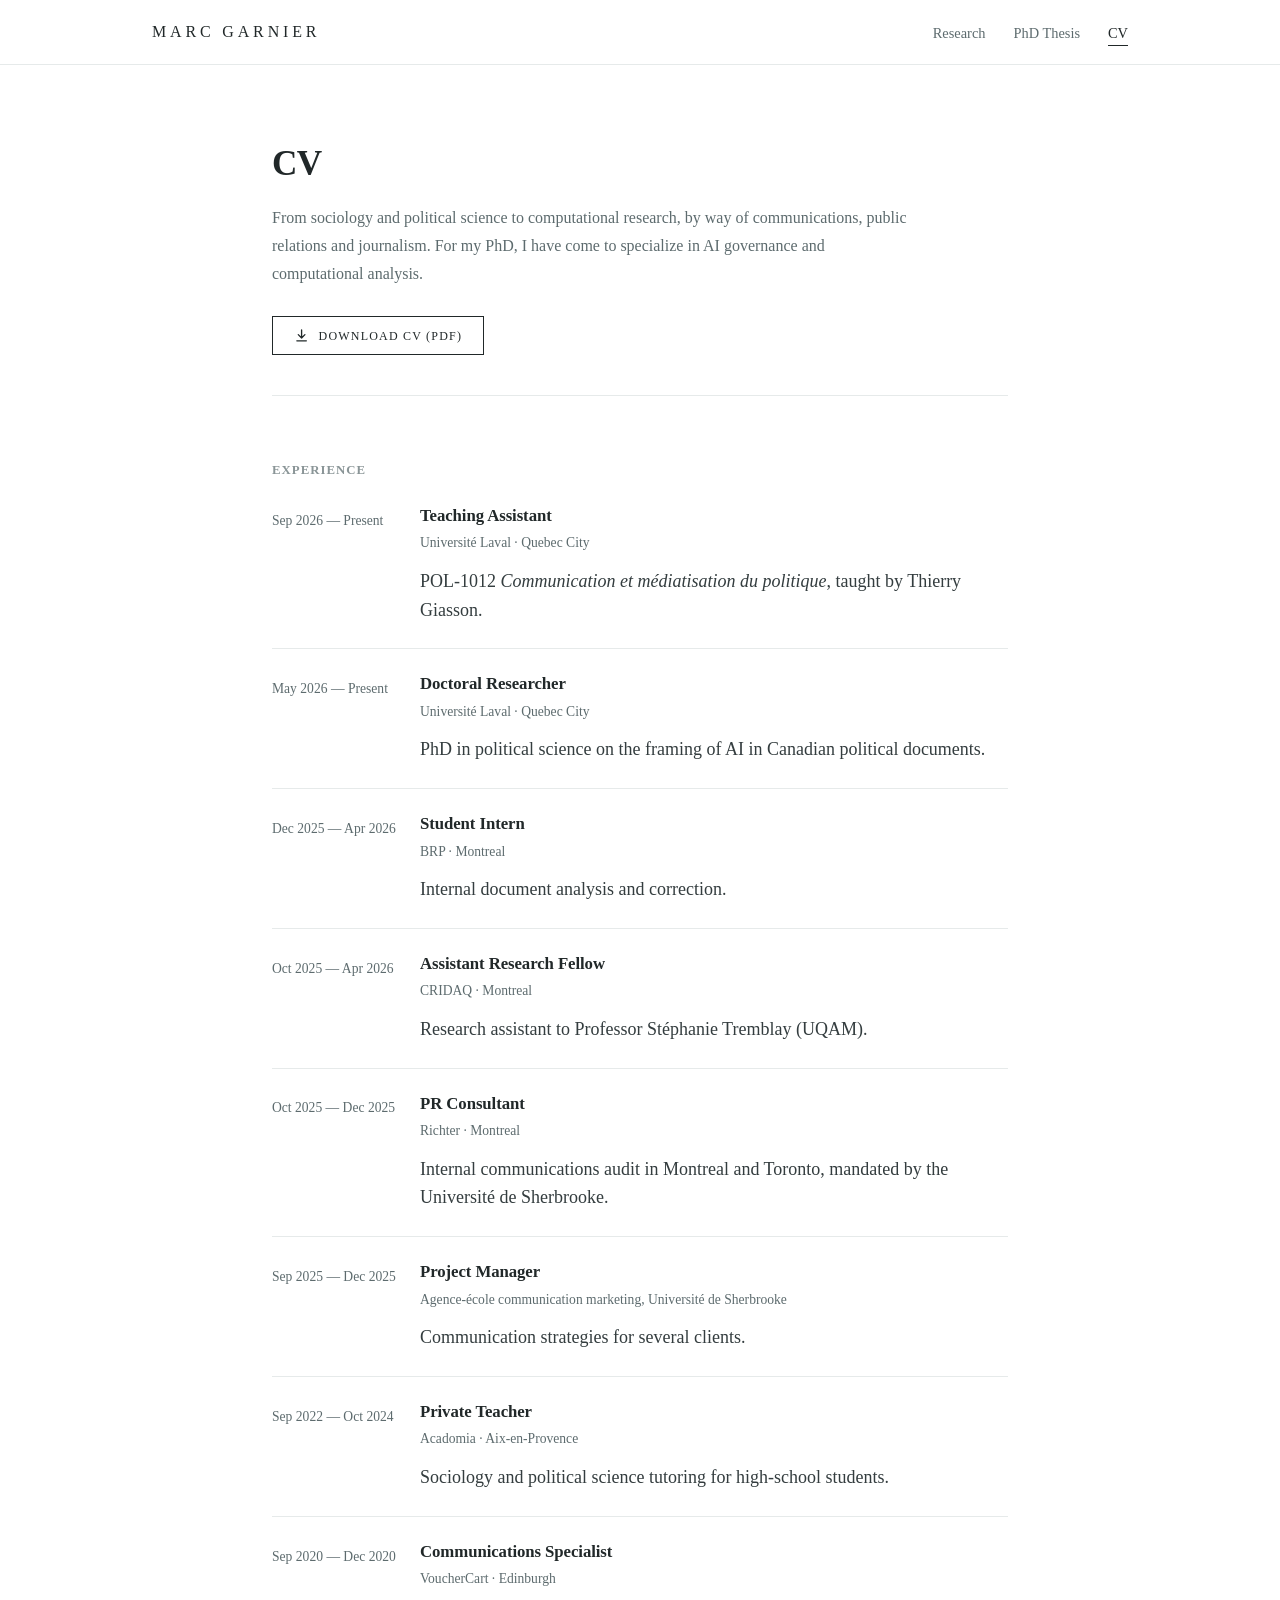
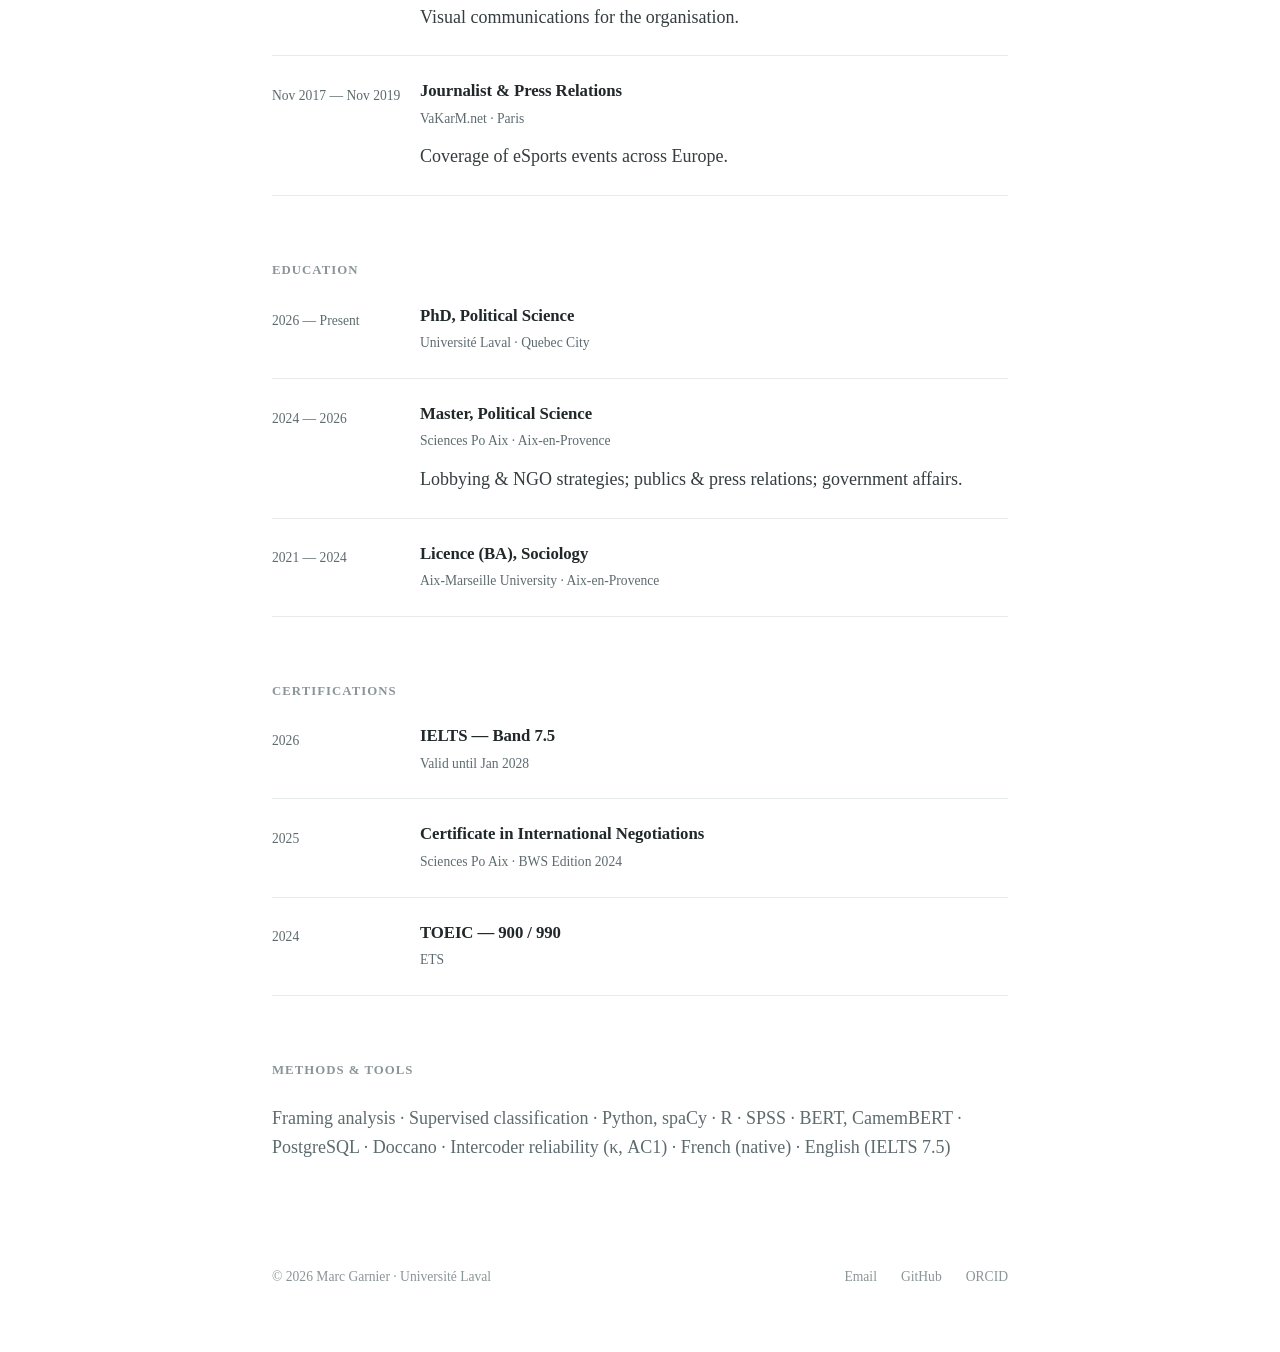
==== commit b90af58e: "Use PhD consistently and clarify thesis dates on the homepage Co-Authored-By: Claude Opus 5.5 <norep" ====
--- a/cv.html
+++ b/cv.html
@@ -28,7 +28,7 @@
       <a class="brand" href="index.html">Marc Garnier</a>
       <ul class="nav-links">
         <li><a href="index.html">Research</a></li>
-        <li><a href="thesis.html">Ph. D. Thesis</a></li>
+        <li><a href="thesis.html">PhD Thesis</a></li>
         <li><a href="cv.html" class="active">CV</a></li>
       </ul>
     </nav>
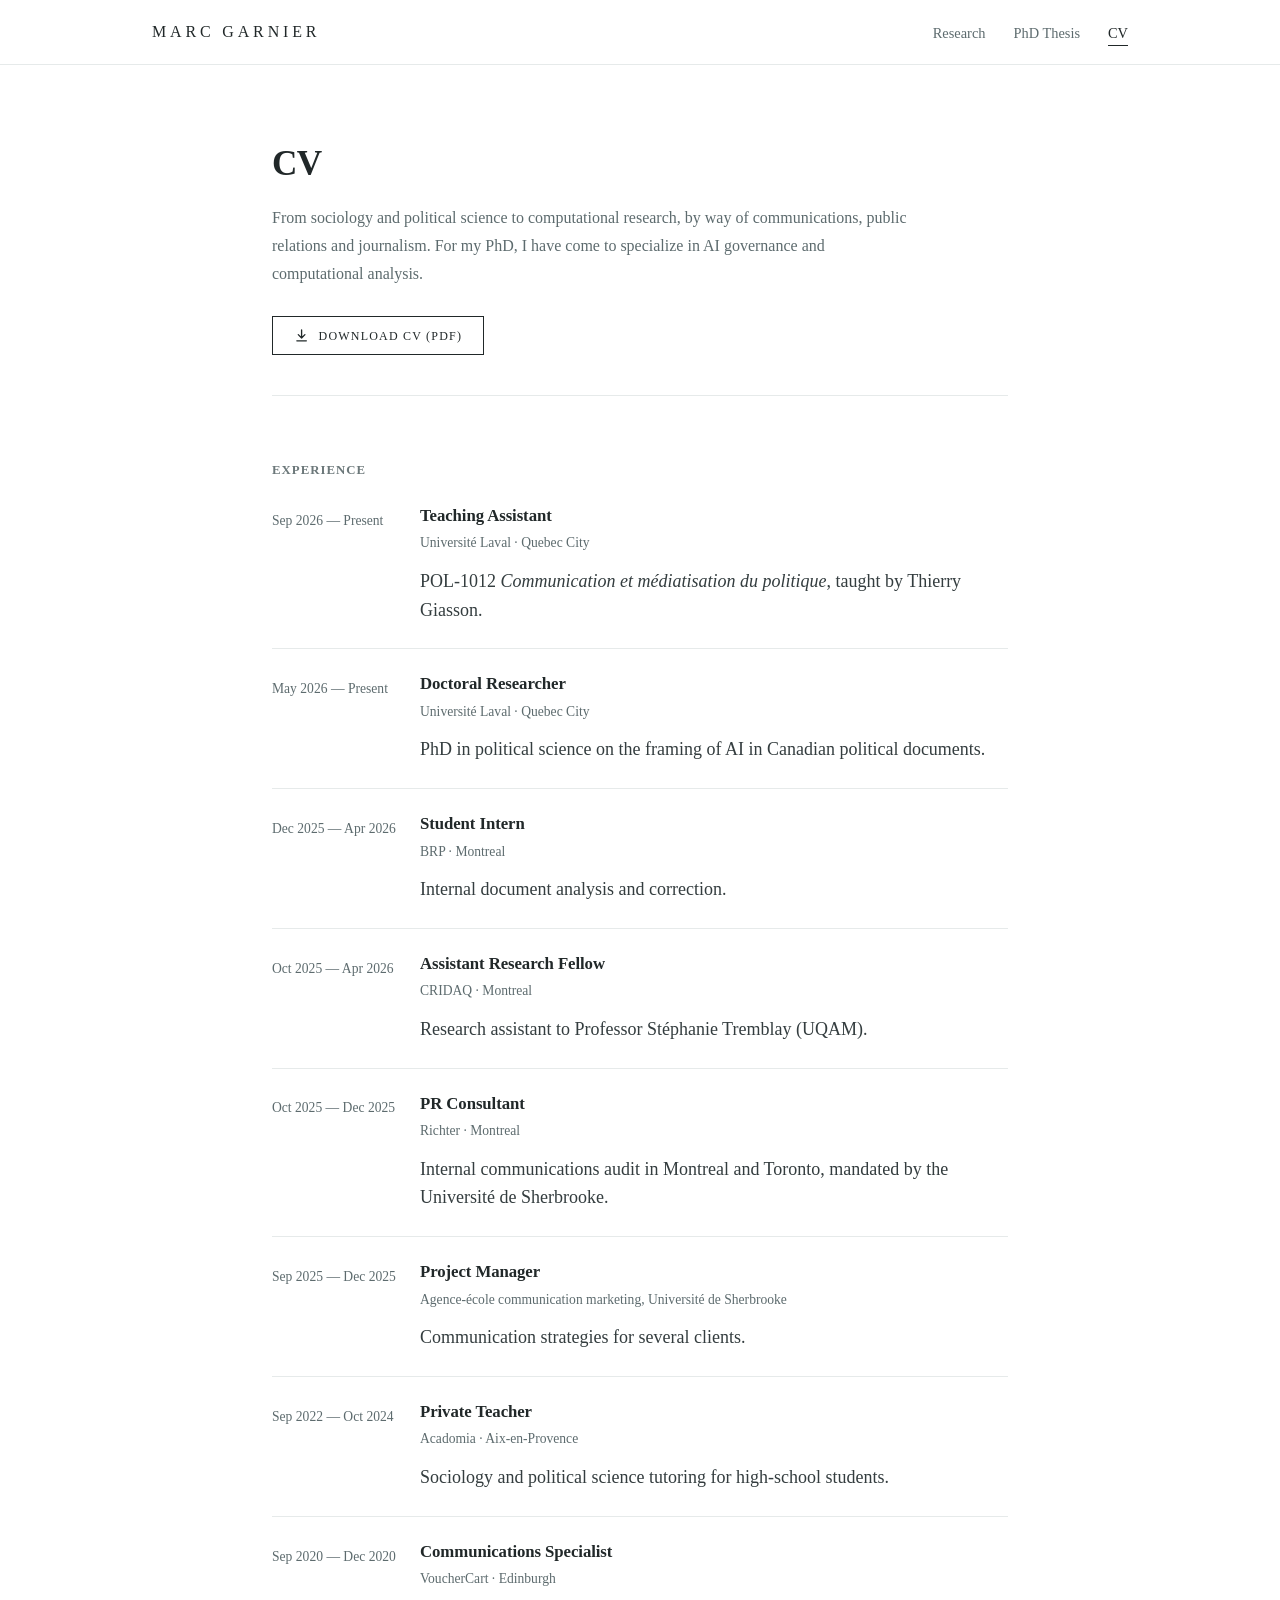
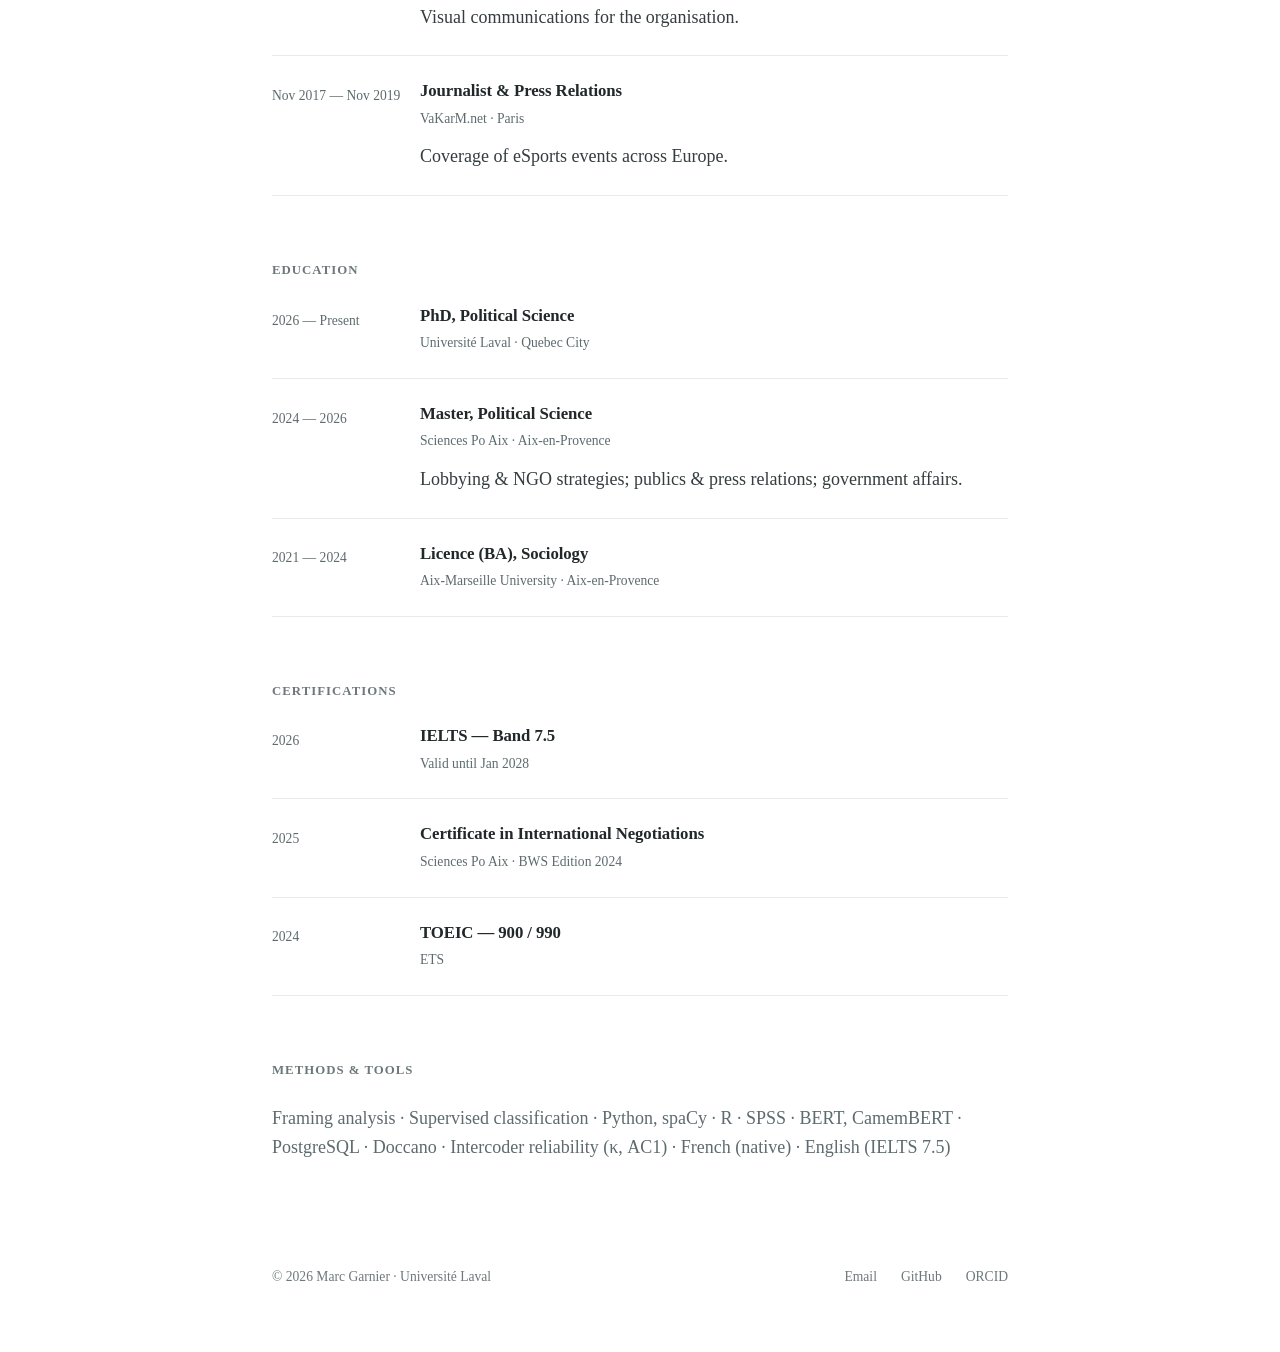
==== commit c020eb06: "Hide decorative arrows from screen readers, label navigation and PDF link Co-Authored-By: Claude Opu" ====
--- a/cv.html
+++ b/cv.html
@@ -24,12 +24,12 @@
 <body>
 
   <header class="site-header">
-    <nav class="nav">
+    <nav class="nav" aria-label="Main navigation">
       <a class="brand" href="index.html">Marc Garnier</a>
       <ul class="nav-links">
         <li><a href="index.html">Research</a></li>
         <li><a href="thesis.html">PhD Thesis</a></li>
-        <li><a href="cv.html" class="active">CV</a></li>
+        <li><a href="cv.html" class="active" aria-current="page">CV</a></li>
       </ul>
     </nav>
   </header>
@@ -43,7 +43,7 @@
         communications, public relations and journalism. For my PhD, I have come to specialize
         in AI governance and computational analysis.
       </p>
-      <a class="button" href="assets/marc-garnier-cv.pdf" target="_blank" rel="noopener">
+      <a class="button" href="assets/marc-garnier-cv.pdf" target="_blank" rel="noopener" aria-label="Download CV (PDF, opens in a new tab)">
         <svg viewBox="0 0 16 16" aria-hidden="true"><path d="M8 2v8.5M4.5 7 8 10.5 11.5 7M3 13.5h10"/></svg>
         Download CV (PDF)
       </a>
--- a/css/style.css
+++ b/css/style.css
@@ -8,11 +8,11 @@
   --bg: #ffffff;
   --text: #212829;
   --text-muted: #5d6b6e;
-  --text-faint: #8a9597;
+  --text-faint: #6c787a;
   --text-body: #343d3f;
   --rule: #e6eaea;
 
-  --serif: "Times New Roman", Times, serif;
+  --serif: "Times New Roman", Times, "Liberation Serif", Tinos, "Nimbus Roman", serif;
 
   --page: 1040px;   /* header width */
   --column: 800px;  /* content width */
